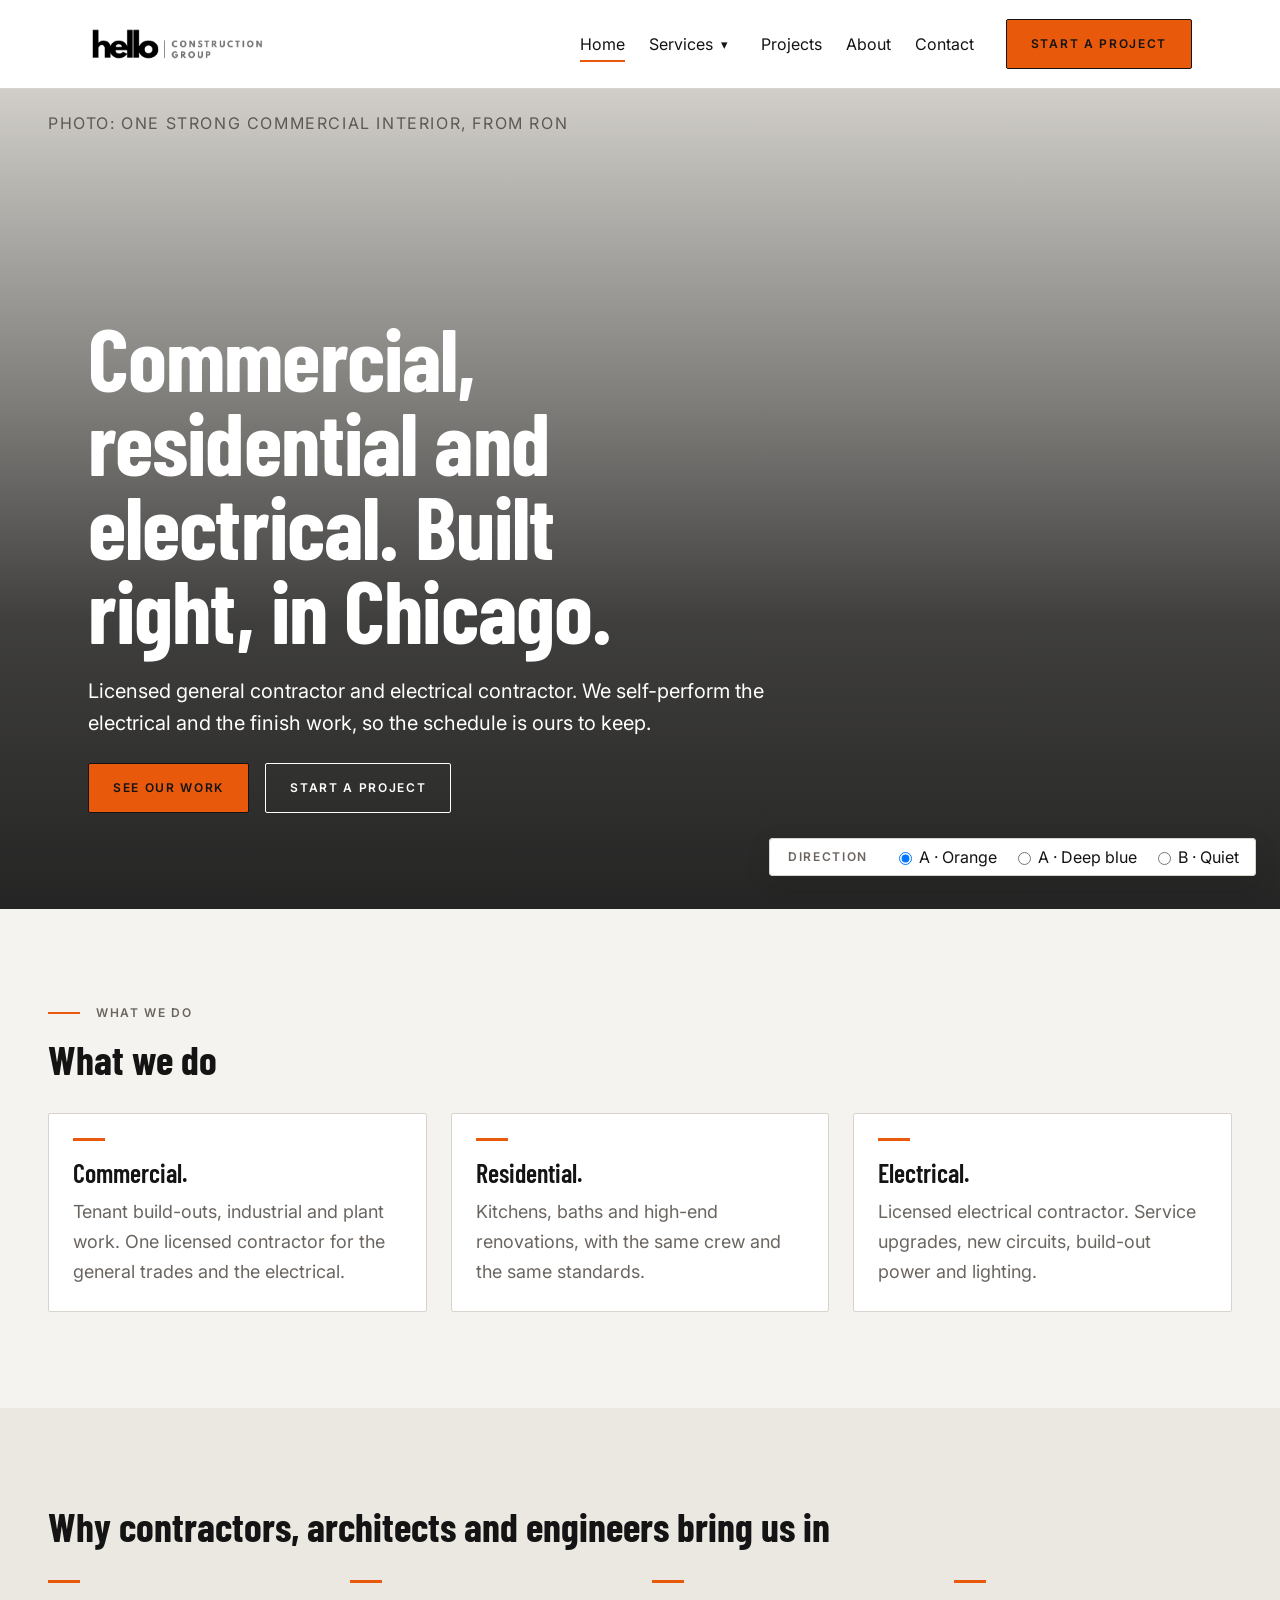
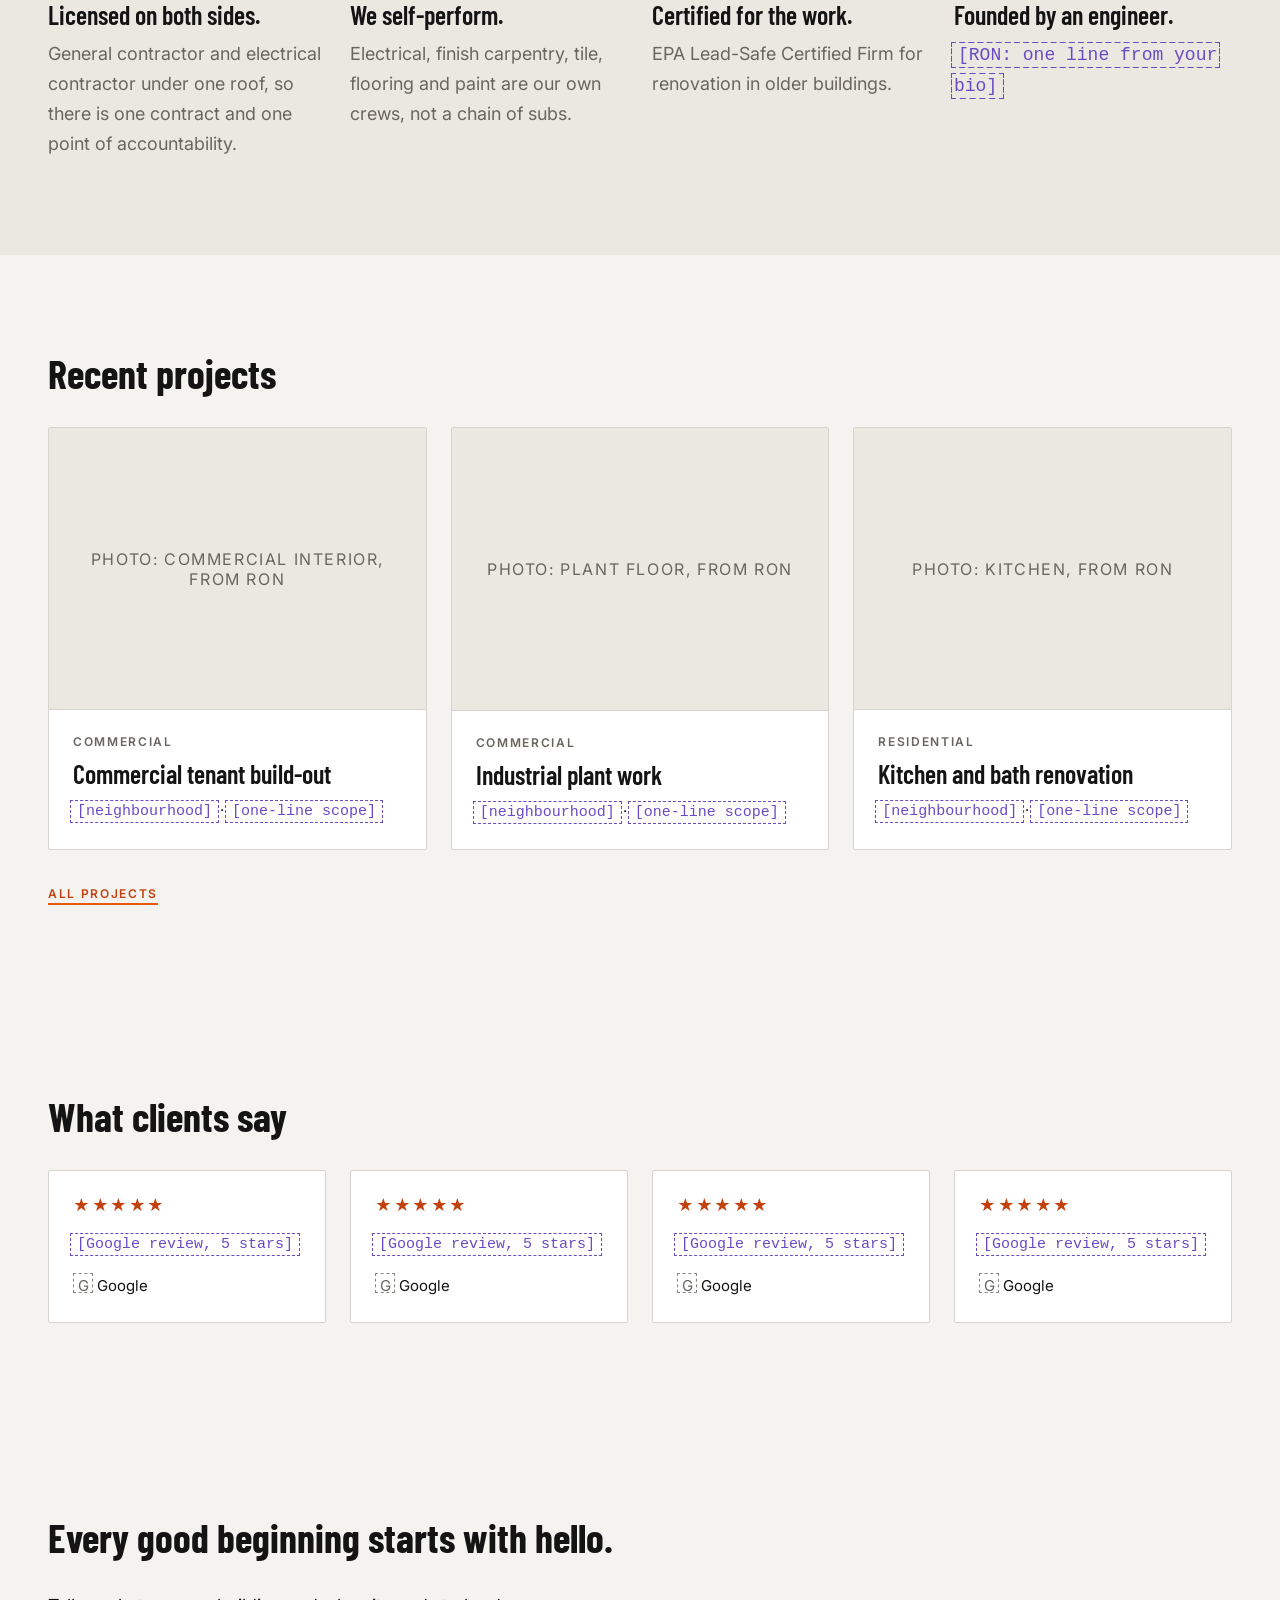
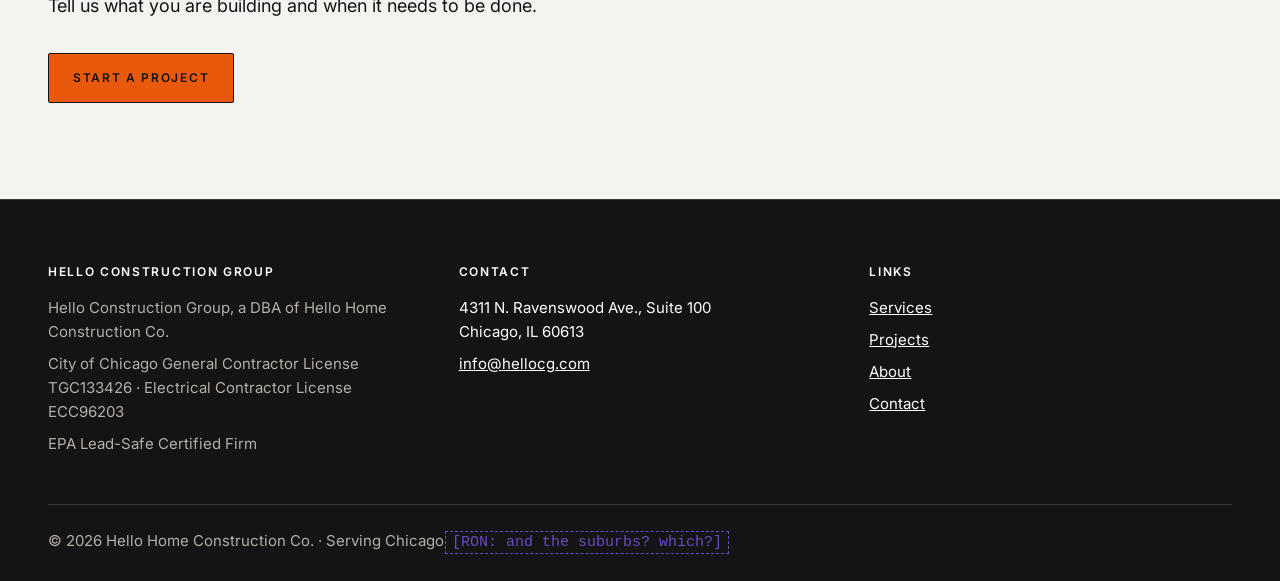
==== index.html @ e6dfbe0c "Design preview: nine pages, three directions, from the Claude Design package Co-Authored-By: Claude " ====
<!DOCTYPE html>
<html lang="en" data-theme="a-orange">
<head>
<meta charset="utf-8">
<meta name="viewport" content="width=device-width, initial-scale=1">
<title>Hello Construction Group | Commercial, Residential & Electrical Contractor, Chicago</title>
<meta name="description" content="Licensed Chicago general contractor and electrical contractor. Commercial tenant build-outs, industrial and plant work, high-end residential renovation. Hello Construction Group.">
<meta name="robots" content="noindex, nofollow">
<script>
  try {
    var t = localStorage.getItem('hellocg-theme');
    if (t) document.documentElement.setAttribute('data-theme', t);
  } catch (e) {}
</script>
<link rel="preconnect" href="https://fonts.googleapis.com">
<link rel="stylesheet" href="https://fonts.googleapis.com/css2?family=Barlow+Condensed:wght@600;700&family=Inter:wght@400;600&family=Fraunces:opsz,wght@9..144,300&family=DM+Sans:wght@400;500&display=swap">
<link rel="stylesheet" href="styles/tokens.css">
<link rel="stylesheet" href="styles/site.css">
</head>
<body>
<header class="site-header">
  <div class="header-inner">
    <a class="logo" href="index.html"><img src="assets/hellocg-wordmark.png" alt="Hello Construction Group" width="982" height="172"></a>
    <button class="menu-toggle" type="button" aria-expanded="false" aria-controls="site-nav" aria-label="Menu"><span class="menu-bars" aria-hidden="true"><i></i><i></i><i></i></span></button>
    <nav id="site-nav" class="site-nav" aria-label="Main">
      <ul class="nav-list">
        <li><a href="index.html" aria-current="page">Home</a></li>
        <li class="has-sub">
          <a href="services.html">Services</a><button class="sub-toggle" type="button" aria-expanded="false" aria-controls="sub-services" aria-label="Services menu"><span aria-hidden="true">▾</span></button>
          <ul id="sub-services" class="sub-list">
            <li><a href="commercial.html">Commercial</a></li>
            <li><a href="residential.html">Residential</a></li>
            <li><a href="electrical.html">Electrical</a></li>
          </ul>
        </li>
        <li><a href="projects.html">Projects</a></li>
        <li><a href="about.html">About</a></li>
        <li><a href="contact.html">Contact</a></li>
      </ul>
      <a class="btn btn-primary nav-cta" href="contact.html"><span class="t-label">Start a project</span></a>
    </nav>
  </div>
</header>
<main id="main">
<section class="hero">
  <figure class="hero-media"><div class="photo photo-hero"><span class="photo-label">PHOTO: one strong commercial interior, from Ron</span></div></figure>
  <div class="hero-copy">
    <h1 class="t-display">Commercial, residential and electrical. Built right, in Chicago.</h1>
    <p class="t-lead">Licensed general contractor and electrical contractor. We self-perform the electrical and the finish work, so the schedule is ours to keep.</p>
    <div class="hero-actions"><a class="btn btn-primary " href="projects.html"><span class="t-label">See our work</span></a><a class="btn btn-secondary btn-on-photo" href="contact.html"><span class="t-label">Start a project</span></a></div>
  </div>
</section>

<section class="section">
  <div class="container">
    <p class="t-label eyebrow"><span class="eyebrow-rule" aria-hidden="true"></span>What we do</p>
    <h2 class="t-h2">What we do</h2>
    <div class="grid-3 service-grid"><a class="service-card" href="commercial.html"><span class="tick" aria-hidden="true"></span><h3 class="t-h3">Commercial.</h3><p class="t-body muted">Tenant build-outs, industrial and plant work. One licensed contractor for the general trades and the electrical.</p></a><a class="service-card" href="residential.html"><span class="tick" aria-hidden="true"></span><h3 class="t-h3">Residential.</h3><p class="t-body muted">Kitchens, baths and high-end renovations, with the same crew and the same standards.</p></a><a class="service-card" href="electrical.html"><span class="tick" aria-hidden="true"></span><h3 class="t-h3">Electrical.</h3><p class="t-body muted">Licensed electrical contractor. Service upgrades, new circuits, build-out power and lighting.</p></a></div>
  </div>
</section>

<section class="section band">
  <div class="container">
    <h2 class="t-h2 narrow">Why contractors, architects and engineers bring us in</h2>
    <div class="grid-4 why-grid">
      <div class="why-item"><span class="tick" aria-hidden="true"></span><h3 class="t-h3">Licensed on both sides.</h3><p class="t-body muted">General contractor and electrical contractor under one roof, so there is one contract and one point of accountability.</p></div>
      <div class="why-item"><span class="tick" aria-hidden="true"></span><h3 class="t-h3">We self-perform.</h3><p class="t-body muted">Electrical, finish carpentry, tile, flooring and paint are our own crews, not a chain of subs.</p></div>
      <div class="why-item"><span class="tick" aria-hidden="true"></span><h3 class="t-h3">Certified for the work.</h3><p class="t-body muted">EPA Lead-Safe Certified Firm for renovation in older buildings.</p></div>
      <div class="why-item"><span class="tick" aria-hidden="true"></span><h3 class="t-h3">Founded by an engineer.</h3><p class="t-body muted"><span class="gap">[RON: one line from your bio]</span></p></div>
    </div>
  </div>
</section>

<section class="section">
  <div class="container">
    <h2 class="t-h2">Recent projects</h2>
    <div class="grid-3 project-grid">
      <a class="project-card" href="project.html">
  <div class="photo "><span class="photo-label">PHOTO: commercial interior, from Ron</span></div>
  <div class="project-card-body">
    <p class="t-label muted">Commercial</p>
    <h3 class="t-h3">Commercial tenant build-out</h3>
    <p class="t-small"><span class="gap">[neighbourhood]</span> · <span class="gap">[one-line scope]</span></p>
  </div>
</a><a class="project-card" href="project.html">
  <div class="photo "><span class="photo-label">PHOTO: plant floor, from Ron</span></div>
  <div class="project-card-body">
    <p class="t-label muted">Commercial</p>
    <h3 class="t-h3">Industrial plant work</h3>
    <p class="t-small"><span class="gap">[neighbourhood]</span> · <span class="gap">[one-line scope]</span></p>
  </div>
</a><a class="project-card" href="project.html">
  <div class="photo "><span class="photo-label">PHOTO: kitchen, from Ron</span></div>
  <div class="project-card-body">
    <p class="t-label muted">Residential</p>
    <h3 class="t-h3">Kitchen and bath renovation</h3>
    <p class="t-small"><span class="gap">[neighbourhood]</span> · <span class="gap">[one-line scope]</span></p>
  </div>
</a>
    </div>
    <p class="section-link"><a class="t-label link-accent" href="projects.html">All projects</a></p>
  </div>
</section>

<section class="section reviews">
  <div class="container">
    <h2 class="t-h2">What clients say</h2>
    <div class="grid-4 review-grid">
      <div class="review-card"><p class="stars" aria-label="Five stars">★★★★★</p><p class="t-small"><span class="gap">[Google review, 5 stars]</span></p><p class="t-small google-mark"><span class="mark-placeholder" aria-hidden="true">G</span> Google</p></div><div class="review-card"><p class="stars" aria-label="Five stars">★★★★★</p><p class="t-small"><span class="gap">[Google review, 5 stars]</span></p><p class="t-small google-mark"><span class="mark-placeholder" aria-hidden="true">G</span> Google</p></div><div class="review-card"><p class="stars" aria-label="Five stars">★★★★★</p><p class="t-small"><span class="gap">[Google review, 5 stars]</span></p><p class="t-small google-mark"><span class="mark-placeholder" aria-hidden="true">G</span> Google</p></div><div class="review-card"><p class="stars" aria-label="Five stars">★★★★★</p><p class="t-small"><span class="gap">[Google review, 5 stars]</span></p><p class="t-small google-mark"><span class="mark-placeholder" aria-hidden="true">G</span> Google</p></div>
    </div>
  </div>
</section>

<section class="section closing">
  <div class="container">
    <h2 class="t-h2 narrow">Every good beginning starts with hello.</h2>
    <p class="t-body narrow">Tell us what you are building and when it needs to be done.</p>
    <p class="section-link"><a class="btn btn-primary " href="contact.html"><span class="t-label">Start a project</span></a></p>
  </div>
</section>
</main>
<footer class="site-footer">
  <div class="container footer-grid">
    <div class="footer-col">
      <p class="t-label footer-heading">Hello Construction Group</p>
      <p class="t-small footer-muted">Hello Construction Group, a DBA of Hello Home Construction Co.</p>
      <p class="t-small footer-muted">City of Chicago General Contractor License TGC133426 · Electrical Contractor License ECC96203</p>
      <p class="t-small footer-muted">EPA Lead-Safe Certified Firm</p>
    </div>
    <div class="footer-col">
      <p class="t-label footer-heading">Contact</p>
      <p class="t-small">4311 N. Ravenswood Ave., Suite 100<br>Chicago, IL 60613</p>
      <p class="t-small"><a href="mailto:info@hellocg.com">info@hellocg.com</a></p>
    </div>
    <div class="footer-col">
      <p class="t-label footer-heading">Links</p>
      <ul class="footer-links t-small">
        <li><a href="services.html">Services</a></li>
        <li><a href="projects.html">Projects</a></li>
        <li><a href="about.html">About</a></li>
        <li><a href="contact.html">Contact</a></li>
      </ul>
    </div>
  </div>
  <div class="container footer-bottom">
    <p class="t-small footer-muted">© 2026 Hello Home Construction Co. · Serving Chicago <span class="gap">[RON: and the suburbs? which?]</span></p>
  </div>
</footer>
<!-- Review scaffolding: delete before launch -->
<fieldset class="theme-control" aria-label="Design direction">
  <legend class="t-label">Direction</legend>
  <label><input type="radio" name="theme" value="a-orange" id="theme-a-orange"> A · Orange</label>
  <label><input type="radio" name="theme" value="a-blue" id="theme-a-blue"> A · Deep blue</label>
  <label><input type="radio" name="theme" value="b" id="theme-b"> B · Quiet</label>
</fieldset>
<script src="scripts/theme.js"></script>
<script src="scripts/nav.js"></script>
</body>
</html>
---- styles/tokens.css ----
/* ============================================================
   Hello Construction Group — design tokens
   Generated from the design system. Do not hand-edit values here;
   change them in the system and regenerate, or the sheet and the
   build will drift apart.

   THREE THEMES, set with data-theme on <html>:
     (none) / a-orange  Direction A, Site and steel, orange accent
     a-blue             Direction A, deep blue accent  (accent keys only)
     b                  Direction B, Quiet and architectural

   MOBILE FIRST. Every value below the media queries is the phone
   value. Breakpoints, from the brief:
     base            750px and below   one column, hamburger nav
     min-width 751   tablet and up     desktop type, desktop section padding
     min-width 1001  desktop           12-column grids, full nav
   ============================================================ */

/* ---------- theme-independent ---------- */
:root {
  /* the nine spacing values. There is no tenth. */
  --space-1: 4px;
  --space-2: 8px;
  --space-3: 16px;
  --space-4: 24px;
  --space-5: 32px;
  --space-6: 48px;
  --space-7: 64px;
  --space-8: 96px;
  --space-9: 128px;

  --radius-none: 0;
  --radius-sm: 2px;
  --radius-md: 4px;                      /* the drop-down panel only */

  --columns: 12;
  --bp-tablet: 751px;
  --bp-desktop: 1001px;

  /* Direction A only: the hero scrim. Graded so white clears 3:1 at the
     headline and 4.5:1 at the sub. Do not simplify to two stops. */
  --hero-scrim: linear-gradient(to top, rgba(20,20,20,0.92) 0%, rgba(20,20,20,0.80) 35%, rgba(20,20,20,0.50) 62%, rgba(20,20,20,0.12) 100%);
}

/* ---------- Direction A, orange (the default) ---------- */
:root,
[data-theme="a-orange"] {
  --ground: #f5f3ef;
  --surface: #ffffff;
  --surface-sunken: #ebe8e2;
  --ink: #141414;
  --ink-muted: #6b6560;
  --ink-inverse: #ffffff;
  --rule: #d8d4cd;
  --border-input: #8a8580;
  --primary: #e8590c;
  --primary-hover: #ff6e1f;
  --primary-border: #141414;
  --on-primary: #141414;
  --on-primary-hover: #141414;
  --accent: #e8590c;
  --accent-ink: #c2410c;
  --focus: #141414;
  --focus-inverse: #ffffff;
  --error: #9a2313;
  --error-bg: #fbede9;
  --success: #2f6b3d;
  --disabled-bg: #ebe8e2;
  --disabled-ink: #8a8580;
  --footer-bg: #141414;
  --footer-ink: #ffffff;
  --footer-muted: #b5afa8;
  --footer-rule: #3a3a3a;

  --font-display: 'Barlow Condensed', 'Arial Narrow', sans-serif;
  --font-body: Inter, system-ui, sans-serif;
  --content: 1200px;
  --gutter: 24px;
  --page-margin: var(--space-4);          /* 24px, phone */
  --section-y: 48px;
  --header-h: 72px;
  --radius: 2px;
  --shadow-menu: 0 8px 24px rgba(20,20,20,0.14);
}

/* ---------- Direction A, deep blue ----------
   Same design. Only the accent moves — this is the whole diff. */
[data-theme="a-blue"] {
  --primary: #1f3a5f;
  --primary-hover: #16293f;
  --primary-border: #1f3a5f;
  --on-primary: #ffffff;
  --on-primary-hover: #ffffff;
  --accent: #1f3a5f;
  --accent-ink: #1f3a5f;
}

/* ---------- Direction B, quiet and architectural ---------- */
[data-theme="b"] {
  --ground: #ffffff;
  --surface: #ffffff;
  --surface-sunken: #f7f7f7;
  --ink: #111111;
  --ink-muted: #666666;
  --ink-inverse: #ffffff;
  --rule: #e6e6e6;
  --border-input: #8c8c8c;
  --primary: #111111;
  --primary-hover: #333333;
  --primary-border: #111111;
  --on-primary: #ffffff;
  --on-primary-hover: #ffffff;
  --accent: #111111;
  --accent-ink: #111111;
  --focus: #111111;
  --focus-inverse: #111111;
  --error: #a4110a;
  --error-bg: #fdf0ef;
  --success: #1e6b3a;
  --disabled-bg: #f2f2f2;
  --disabled-ink: #8c8c8c;
  --footer-bg: #ffffff;
  --footer-ink: #111111;
  --footer-muted: #666666;
  --footer-rule: #e6e6e6;

  --font-display: Fraunces, Georgia, 'Times New Roman', serif;
  --font-body: 'DM Sans', system-ui, sans-serif;
  --content: 1120px;
  --gutter: 32px;
  --page-margin: var(--space-4);          /* 24px, phone */
  --section-y: 64px;
  --header-h: 72px;
  --radius: 0;
  --shadow-menu: 0 8px 24px rgba(17,17,17,0.08);
}

/* ---------- type: phone base ---------- */
:root .t-display { font-family: var(--font-display); font-size: 46px; line-height: 46px; font-weight: 700; letter-spacing: -0.01em; }
:root .t-h1 { font-family: var(--font-display); font-size: 38px; line-height: 40px; font-weight: 700; letter-spacing: -0.01em; }
:root .t-h2 { font-family: var(--font-display); font-size: 28px; line-height: 32px; font-weight: 700; }
:root .t-h3 { font-family: var(--font-display); font-size: 22px; line-height: 28px; font-weight: 600; }
:root .t-lead { font-family: var(--font-body); font-size: 20px; line-height: 32px; font-weight: 400; }
:root .t-body { font-family: var(--font-body); font-size: 18px; line-height: 30px; font-weight: 400; }
:root .t-small { font-family: var(--font-body); font-size: 15px; line-height: 24px; font-weight: 400; }
:root .t-label { font-family: var(--font-body); font-size: 12px; line-height: 16px; font-weight: 600; letter-spacing: 0.14em; text-transform: uppercase; }

html[data-theme="b"] .t-display { font-family: var(--font-display); font-size: 40px; line-height: 46px; font-weight: 300; letter-spacing: -0.015em; }
html[data-theme="b"] .t-h1 { font-family: var(--font-display); font-size: 34px; line-height: 42px; font-weight: 300; letter-spacing: -0.015em; }
html[data-theme="b"] .t-h2 { font-family: var(--font-display); font-size: 26px; line-height: 34px; font-weight: 300; }
html[data-theme="b"] .t-h3 { font-family: var(--font-body); font-size: 19px; line-height: 26px; font-weight: 500; }
html[data-theme="b"] .t-lead { font-family: var(--font-body); font-size: 20px; line-height: 34px; font-weight: 400; }
html[data-theme="b"] .t-body { font-family: var(--font-body); font-size: 17px; line-height: 30px; font-weight: 400; }
html[data-theme="b"] .t-small { font-family: var(--font-body); font-size: 15px; line-height: 24px; font-weight: 400; }
html[data-theme="b"] .t-label { font-family: var(--font-body); font-size: 12px; line-height: 16px; font-weight: 500; letter-spacing: 0.12em; text-transform: uppercase; }

/* ---------- 751px and up: desktop type and section padding ---------- */
@media (min-width: 751px) {
  :root .t-display { font-size: 88px; line-height: 84px; }
  :root .t-h1 { font-size: 64px; line-height: 64px; }
  :root .t-h2 { font-size: 40px; line-height: 44px; }
  :root .t-h3 { font-size: 26px; line-height: 32px; }

  html[data-theme="b"] .t-display { font-size: 76px; line-height: 80px; }
  html[data-theme="b"] .t-h1 { font-size: 56px; line-height: 64px; }
  html[data-theme="b"] .t-h2 { font-size: 34px; line-height: 44px; }
  html[data-theme="b"] .t-h3 { font-size: 20px; line-height: 28px; }

  :root,
  [data-theme="a-orange"],
  [data-theme="a-blue"] {
    --page-margin: var(--space-6);        /* 48px */
    --section-y: var(--space-8);          /* 96px */
  }
  [data-theme="b"] {
    --page-margin: var(--space-8);        /* 96px */
    --section-y: var(--space-9);          /* 128px */
  }
}

/* ---------- 1001px and up: full nav height ---------- */
@media (min-width: 1001px) {
  :root,
  [data-theme="a-orange"],
  [data-theme="a-blue"] { --header-h: 88px; }
  [data-theme="b"]      { --header-h: 96px; }
}

/* ---------- Direction B carries no Google reviews block ---------- */
[data-theme="b"] .reviews { display: none; }
---- styles/site.css ----
/* Hello Construction Group — site styles. All values come from tokens.css. */
*, *::before, *::after { box-sizing: border-box; }
html { -webkit-text-size-adjust: 100%; }
body { margin: 0; background: var(--ground); color: var(--ink); font-family: var(--font-body); }
img { max-width: 100%; height: auto; display: block; }
a { color: inherit; }
ul { margin: 0; padding: 0; list-style: none; }
p, h1, h2, h3, dl, dd, figure { margin: 0; }
h1, h2, h3 { text-wrap: balance; }
.muted { color: var(--ink-muted); }
.narrow { max-width: 38em; }

/* layout primitives */
.section { padding-block: var(--section-y); padding-inline: var(--page-margin); }
.section-tight { padding-block: var(--space-5); padding-inline: var(--page-margin); }
.container { max-width: var(--content); margin-inline: auto; }
.band { background: var(--surface-sunken); }
.stack-lg { display: grid; gap: var(--space-6); }
.grid-2, .grid-3, .grid-4 { display: grid; gap: var(--gutter); }
.section > .container > .t-h2, .section > .container > .t-h1 { margin-bottom: var(--space-5); }
.page-head .t-h1 { margin-bottom: var(--space-4); }
.section-link { margin-top: var(--space-5); }
.eyebrow { display: flex; align-items: center; gap: var(--space-3); color: var(--ink-muted); margin-bottom: var(--space-3); }
.eyebrow-rule { display: inline-block; width: var(--space-5); height: 2px; background: var(--accent); }
[data-theme="b"] .eyebrow-rule { background: var(--ink); }

/* focus */
a:focus-visible, button:focus-visible, input:focus-visible, select:focus-visible, textarea:focus-visible {
  outline: none; box-shadow: 0 0 0 2px var(--ground), 0 0 0 4px var(--focus);
}
.site-footer a:focus-visible { box-shadow: 0 0 0 2px var(--footer-bg), 0 0 0 4px var(--focus-inverse); }

/* buttons */
.btn { display: inline-flex; align-items: center; justify-content: center; gap: var(--space-2);
  padding: var(--space-3) var(--space-4); border-radius: var(--radius); text-decoration: none;
  border: 1px solid transparent; cursor: pointer; font: inherit; background: none; min-height: 48px; }
.btn-primary { background: var(--primary); border-color: var(--primary-border); color: var(--on-primary); }
.btn-primary:hover { background: var(--primary-hover); color: var(--on-primary-hover); }
.btn-secondary { background: transparent; border-color: var(--border-input); color: var(--ink); }
.btn-secondary:hover, .btn-secondary.is-active { border-color: var(--ink); background: var(--surface); }
.btn[disabled], .btn:disabled { background: var(--disabled-bg); border-color: var(--disabled-bg); color: var(--disabled-ink); cursor: not-allowed; }
.link-accent { color: var(--accent-ink); text-decoration: none; border-bottom: 2px solid var(--accent); padding-bottom: 2px; }
.link-accent:hover { color: var(--ink); border-color: var(--ink); }
[data-theme="b"] .link-accent { color: var(--ink); border-color: var(--ink); }

/* gaps for the client — delete this rule before launch */
.gap { font-family: ui-monospace, SFMono-Regular, Menlo, monospace; color: #6b4bc4; outline: 1px dashed #6b4bc4; outline-offset: 2px; padding-inline: var(--space-1); }

/* header */
.site-header { background: var(--surface); border-bottom: 1px solid var(--rule); position: relative; z-index: 10; }
.header-inner { max-width: var(--content); margin-inline: auto; padding-inline: var(--page-margin); min-height: var(--header-h);
  display: flex; align-items: center; justify-content: space-between; gap: var(--space-4); }
.logo img { width: 140px; }
.menu-toggle { display: inline-flex; align-items: center; justify-content: center; width: 48px; height: 48px; background: none; border: 1px solid transparent; border-radius: var(--radius); cursor: pointer; color: var(--ink); }
.menu-bars { display: grid; gap: 5px; width: 22px; }
.menu-bars i { display: block; height: 2px; background: currentColor; }
.site-nav { display: none; position: absolute; left: 0; right: 0; top: 100%; background: var(--surface); border-bottom: 1px solid var(--rule);
  padding: var(--space-3) var(--page-margin) var(--space-4); box-shadow: var(--shadow-menu); }
.site-nav.is-open { display: block; }
.nav-list { display: grid; }
.nav-list > li { border-bottom: 1px solid var(--rule); }
.nav-list a { display: block; padding: var(--space-3) 0; text-decoration: none; font-family: var(--font-body); }
.nav-list a[aria-current="page"] { box-shadow: inset 0 -2px 0 var(--accent); }
.has-sub { display: grid; grid-template-columns: 1fr auto; align-items: center; }
.sub-toggle { background: none; border: 0; width: 48px; height: 48px; color: var(--ink); cursor: pointer; border-radius: var(--radius); }
.sub-list { grid-column: 1 / -1; display: none; padding-left: var(--space-3); border-left: 2px solid var(--accent); margin-bottom: var(--space-3); }
.sub-list.is-open { display: block; }
.sub-list a { color: var(--ink-muted); padding: var(--space-2) var(--space-3); }
.sub-list a[aria-current="page"] { color: var(--ink); box-shadow: none; }
.nav-cta { width: 100%; margin-top: var(--space-4); }

/* hero: base is stacked in every theme */
.hero { display: grid; }
.hero-media { display: block; }
.photo { background: var(--surface-sunken); border: 1px solid var(--rule); display: grid; place-items: center; aspect-ratio: 4 / 3; width: 100%; }
.photo-hero { aspect-ratio: 16 / 10; }
.photo-portrait { aspect-ratio: 3 / 4; }
.photo-label { font-family: var(--font-body); text-transform: uppercase; letter-spacing: 0.1em; color: var(--ink-muted); padding: var(--space-3); text-align: center; }
.hero-copy { padding: var(--space-6) var(--page-margin); display: grid; gap: var(--space-4); }
.hero-actions { display: grid; gap: var(--space-3); }

/* cards */
.tick { display: block; width: 32px; height: 3px; background: var(--accent); margin-bottom: var(--space-3); }
.service-card { display: block; text-decoration: none; background: var(--surface); border: 1px solid var(--rule); border-radius: var(--radius); padding: var(--space-4); }
.service-card .t-h3 { margin-bottom: var(--space-2); }
.service-card:hover { border-color: var(--ink); }
[data-theme="b"] .service-card { background: transparent; border: 0; padding: var(--space-5); }
[data-theme="b"] .tick { width: 24px; height: 1px; background: var(--ink); }
.why-item .t-h3 { margin-bottom: var(--space-2); }
.service-block .t-h2 { margin-bottom: var(--space-2); }
.service-block p + p { margin-top: var(--space-3); }

.project-card { display: block; text-decoration: none; background: var(--surface); border: 1px solid var(--rule); border-radius: var(--radius); overflow: hidden; }
.project-card .photo { border: 0; border-bottom: 1px solid var(--rule); }
.project-card-body { padding: var(--space-4); display: grid; gap: var(--space-2); }
.project-card:hover { border-color: var(--ink); }
[data-theme="b"] .project-card { background: transparent; border: 0; border-radius: 0; }
[data-theme="b"] .project-card .photo { border: 1px solid var(--rule); }
[data-theme="b"] .project-card-body { padding: var(--space-3) 0 0; }

.facts-row { display: grid; grid-template-columns: repeat(2, 1fr); gap: var(--space-4); background: var(--surface-sunken); border: 1px solid var(--rule); padding: var(--space-4); }
.facts-row dt { margin-bottom: var(--space-1); }
[data-theme="b"] .facts-row { background: transparent; border: 0; border-top: 1px solid var(--rule); border-bottom: 1px solid var(--rule); padding-inline: 0; }

.photo-grid figure { display: grid; gap: var(--space-2); }
.photo-note { margin-top: var(--space-3); }
.gallery { margin-top: var(--space-6); }
.project-nav { display: flex; flex-wrap: wrap; gap: var(--space-4); margin-top: var(--space-6); }
.filter-row { display: flex; flex-wrap: wrap; gap: var(--space-2); margin-top: var(--space-4); }
.list { padding-left: 1.2em; list-style: disc; }
.list li + li { margin-top: var(--space-2); }
.bio-grid > div > .t-h2 { margin-bottom: var(--space-3); }

/* reviews (Direction A only; tokens.css hides in B) */
.review-card { background: var(--surface); border: 1px solid var(--rule); border-radius: var(--radius); padding: var(--space-4); display: grid; gap: var(--space-3); }
.stars { color: var(--accent-ink); letter-spacing: 0.1em; }
.mark-placeholder { display: inline-grid; place-items: center; width: 20px; height: 20px; border: 1px dashed var(--border-input); color: var(--ink-muted); }

/* form */
.grid-contact { display: grid; gap: var(--space-6); }
.contact-form { display: grid; gap: var(--space-4); }
.field { display: grid; gap: var(--space-2); }
.field input, .field select, .field textarea { width: 100%; padding: var(--space-3); background: var(--surface); border: 1px solid var(--border-input); border-radius: var(--radius); color: var(--ink); font: inherit; font-family: var(--font-body); }
.field input:focus, .field select:focus, .field textarea:focus { border-color: var(--ink); }
.field.has-error input { background: var(--error-bg); border-color: var(--error); }
.field-error { color: var(--error); }
.success-word { color: var(--success); }
.contact-side { display: grid; gap: var(--space-3); align-content: start; }

/* footer */
.site-footer { background: var(--footer-bg); color: var(--footer-ink); padding-block: var(--space-7) var(--space-5); padding-inline: var(--page-margin); border-top: 1px solid var(--footer-rule); }
.footer-grid { display: grid; gap: var(--space-6); }
.footer-col { display: grid; gap: var(--space-2); align-content: start; }
.footer-heading { margin-bottom: var(--space-2); }
.footer-muted { color: var(--footer-muted); }
.footer-links { display: grid; gap: var(--space-2); }
.site-footer a { color: var(--footer-ink); }
.footer-bottom { margin-top: var(--space-6); padding-top: var(--space-4); border-top: 1px solid var(--footer-rule); }

/* review scaffolding: theme control. Delete before launch. */
.theme-control { position: fixed; bottom: 0; left: 0; right: 0; z-index: 20; margin: 0; display: flex; flex-wrap: wrap; align-items: center; gap: var(--space-3);
  padding: var(--space-2) var(--space-3); background: var(--surface); border: 1px solid var(--rule); border-radius: 0; box-shadow: var(--shadow-menu); color: var(--ink); }
.theme-control legend { float: left; margin-right: var(--space-2); color: var(--ink-muted); }
.theme-control label { display: inline-flex; align-items: center; gap: var(--space-1); font-family: var(--font-body); cursor: pointer; }
body { padding-bottom: var(--space-7); }

@media (prefers-reduced-motion: no-preference) { .btn, .service-card, .project-card { transition: background-color 120ms, border-color 120ms, color 120ms; } }

/* ---------- 751px and up ---------- */
@media (min-width: 751px) {
  .grid-2 { grid-template-columns: repeat(2, 1fr); }
  .grid-3 { grid-template-columns: repeat(2, 1fr); }
  .grid-4 { grid-template-columns: repeat(2, 1fr); }
  .facts-row { grid-template-columns: repeat(3, 1fr); }
  .hero-actions { display: flex; gap: var(--space-3); }
  .grid-contact { grid-template-columns: 2fr 1fr; }
  .footer-grid { grid-template-columns: repeat(3, 1fr); }
  .theme-control { left: auto; bottom: var(--space-4); right: var(--space-4); border-radius: var(--radius-md); }
  body { padding-bottom: 0; }

  /* Direction A: media fills the hero, scrim over it, copy bottom-aligned */
  :root:not([data-theme="b"]) .hero { position: relative; min-height: 820px; grid-template-columns: 1fr; }
  :root:not([data-theme="b"]) .hero-media { position: absolute; inset: 0; }
  :root:not([data-theme="b"]) .hero-media .photo { position: absolute; inset: 0; aspect-ratio: auto; height: 100%; border: 0; place-items: start; }
  :root:not([data-theme="b"]) .hero-media .photo-label { padding: var(--space-4) var(--page-margin); }
  :root:not([data-theme="b"]) .hero-media::after { content: ""; position: absolute; inset: 0; background: var(--hero-scrim); pointer-events: none; }
  :root:not([data-theme="b"]) .hero-copy { position: relative; z-index: 1; align-self: end; color: var(--ink-inverse); max-width: var(--content); width: 100%; margin-inline: auto; padding-block: var(--space-8); }
  :root:not([data-theme="b"]) .hero-copy .t-display { max-width: 18ch; }
  :root:not([data-theme="b"]) .hero-copy .t-lead { max-width: 34em; }
  :root:not([data-theme="b"]) .btn-on-photo { border-color: var(--ink-inverse); color: var(--ink-inverse); }
  :root:not([data-theme="b"]) .btn-on-photo:hover { background: var(--ink-inverse); color: var(--ink); }

  /* Direction B: never overlays */
  [data-theme="b"] .hero { padding-inline: var(--page-margin); padding-block: var(--section-y); max-width: calc(var(--content) + 2 * var(--page-margin)); margin-inline: auto; gap: var(--space-6); }
  [data-theme="b"] .hero-copy { padding: 0; }
}

/* ---------- 1001px and up ---------- */
@media (min-width: 1001px) {
  .logo img { width: 180px; }
  .menu-toggle { display: none; }
  .site-nav { display: flex; position: static; background: transparent; border: 0; padding: 0; box-shadow: none; align-items: center; gap: var(--space-5); }
  .nav-list { display: flex; align-items: center; gap: var(--space-4); }
  .nav-list > li { border: 0; }
  .nav-list a { padding: var(--space-2) 0; }
  .nav-list a[aria-current="page"] { box-shadow: inset 0 -2px 0 var(--accent); }
  .has-sub { position: relative; display: flex; align-items: center; }
  .sub-toggle { width: 24px; height: 24px; }
  .sub-list { display: none; position: absolute; top: 100%; left: 0; min-width: 200px; background: var(--surface); border: 1px solid var(--rule); border-radius: var(--radius-md); box-shadow: var(--shadow-menu); padding: var(--space-2); margin: 0; border-left: 1px solid var(--rule); }
  .has-sub:hover .sub-list, .has-sub:focus-within .sub-list, .sub-list.is-open { display: block; }
  .sub-list a { color: var(--ink); padding: var(--space-2) var(--space-3); border-radius: var(--radius); }
  .sub-list a:hover { background: var(--surface-sunken); }
  .nav-cta { width: auto; margin: 0; }
  .grid-3 { grid-template-columns: repeat(3, 1fr); }
  .grid-4 { grid-template-columns: repeat(4, 1fr); }
  .facts-row { grid-template-columns: repeat(5, 1fr); }
  .bio-grid { grid-template-columns: 3fr 2fr; }
  [data-theme="b"] .hero { grid-template-columns: 1fr 1fr; align-items: center; }
  [data-theme="b"] .hero-media { order: 2; }
}
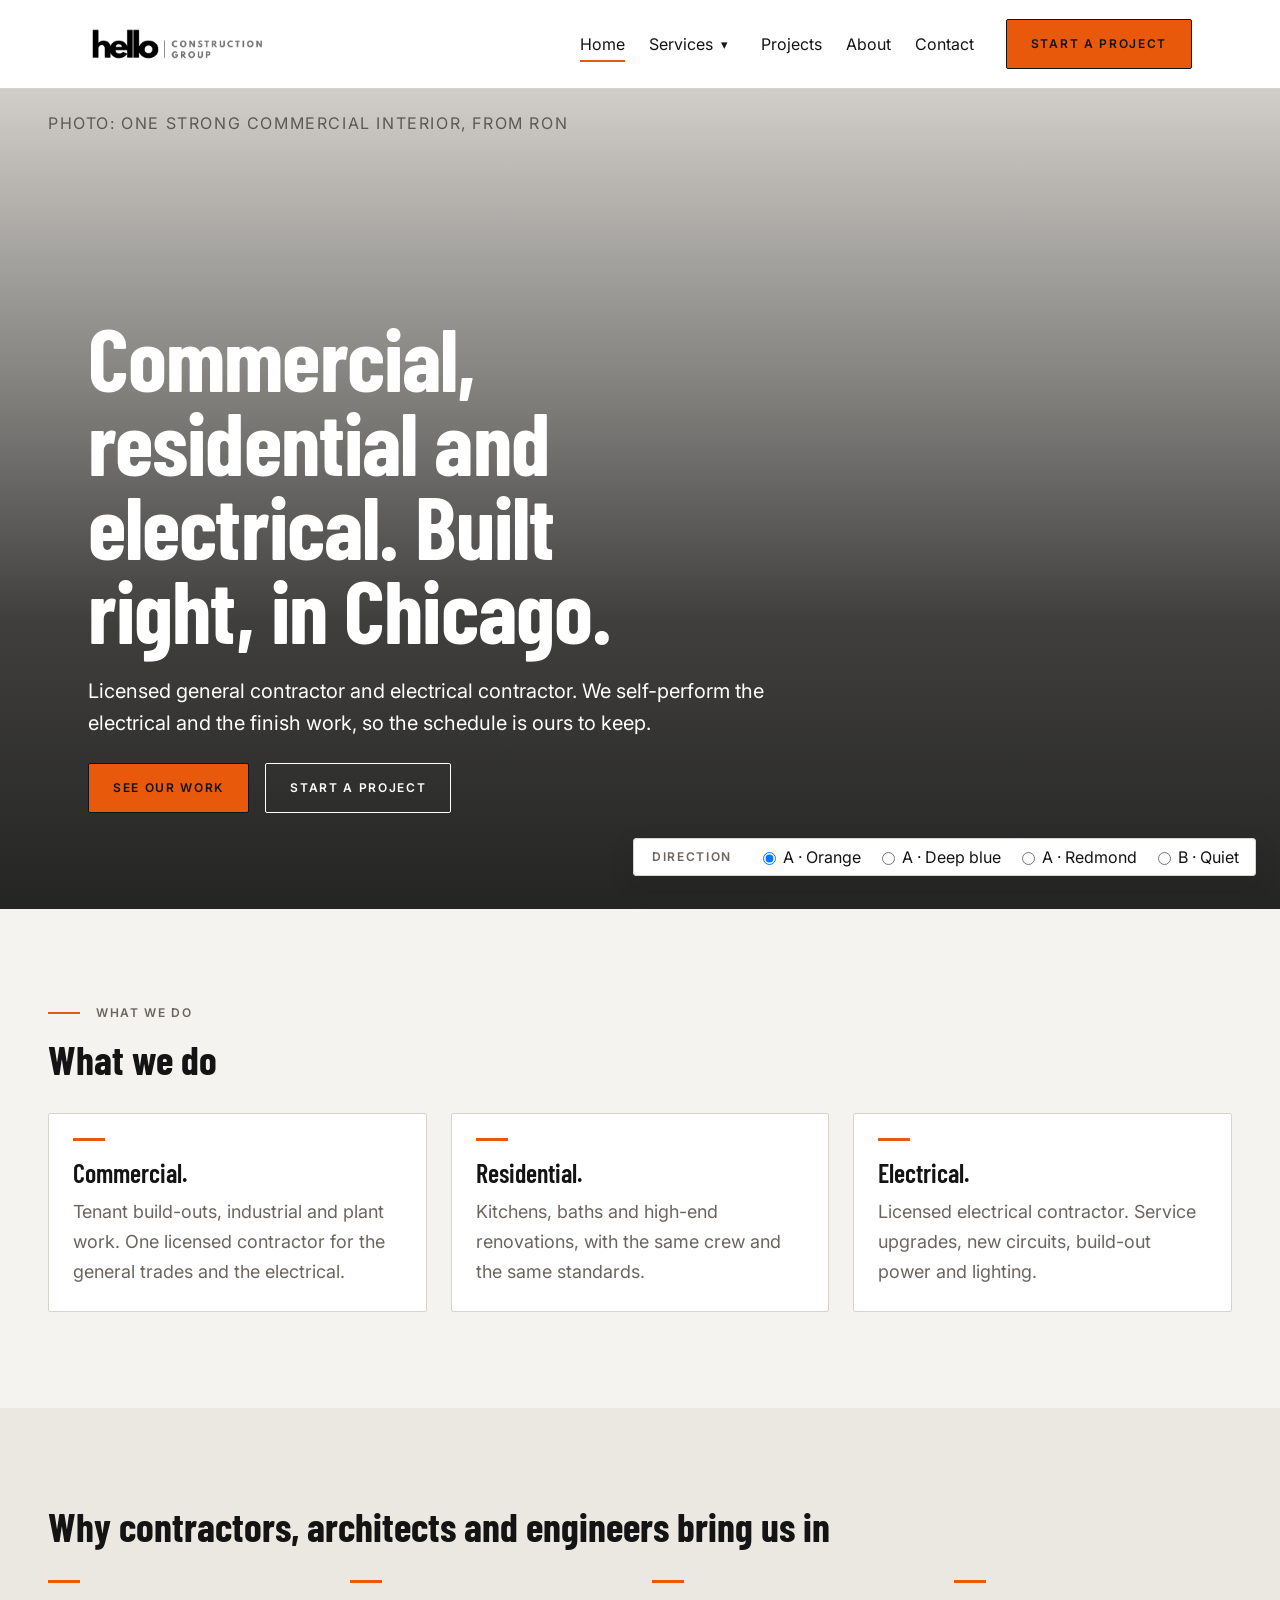
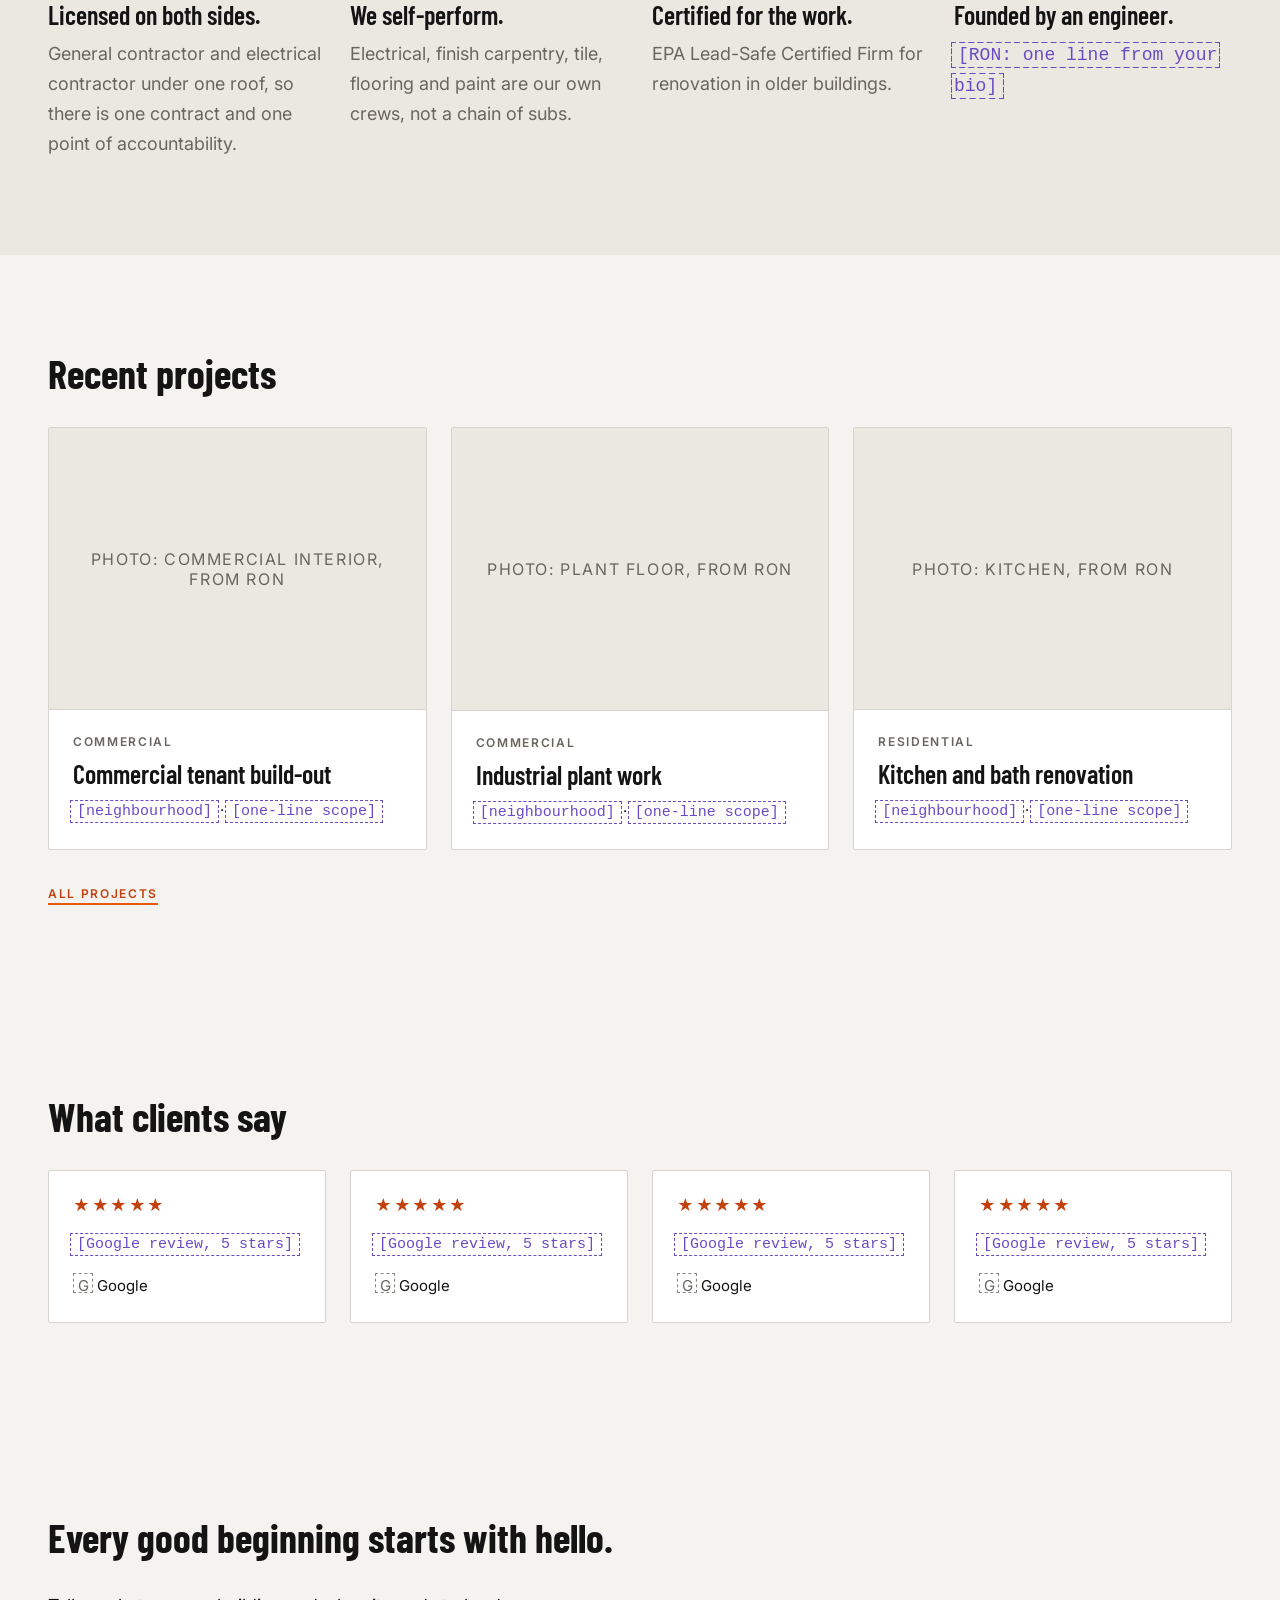
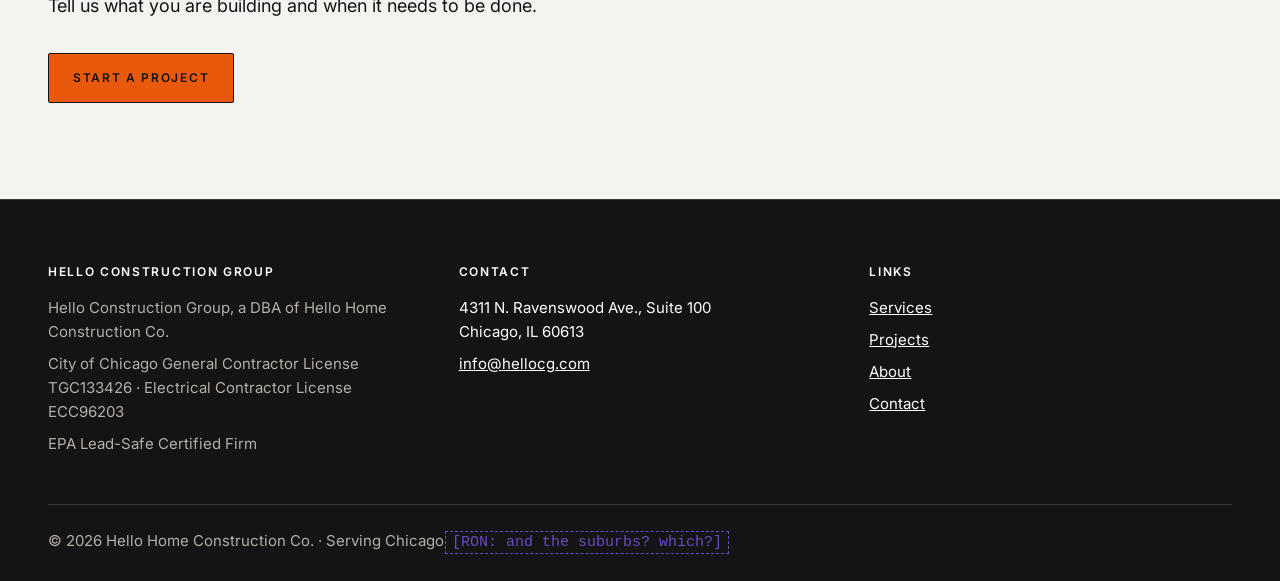
==== commit 7a1394af: "Add Direction A · Redmond: white ground, deep red accent, plain sans, headline below the hero Co-Aut" ====
--- a/index.html
+++ b/index.html
@@ -151,6 +151,7 @@
   <legend class="t-label">Direction</legend>
   <label><input type="radio" name="theme" value="a-orange" id="theme-a-orange"> A · Orange</label>
   <label><input type="radio" name="theme" value="a-blue" id="theme-a-blue"> A · Deep blue</label>
+  <label><input type="radio" name="theme" value="a-red" id="theme-a-red"> A · Redmond</label>
   <label><input type="radio" name="theme" value="b" id="theme-b"> B · Quiet</label>
 </fieldset>
 <script src="scripts/theme.js"></script>
--- a/styles/tokens.css
+++ b/styles/tokens.css
@@ -188,3 +188,58 @@
 
 /* ---------- Direction B carries no Google reviews block ---------- */
 [data-theme="b"] .reviews { display: none; }
+
+/* ---------- Direction A, Redmond (added 2026-09-27 after the client's reference sites) ----------
+   Direction A's structure with the restraint of redmondconstruction.com: white ground, dark grey
+   type, one deep red accent used sparingly, a plain modern sans, and the headline below the hero
+   photo rather than over it. Reviews block stays (Redmond carries one client quote). */
+[data-theme="a-red"] {
+  --ground: #ffffff;
+  --surface: #ffffff;
+  --surface-sunken: #f4f4f2;
+  --ink: #222222;
+  --ink-muted: #5f5f5f;
+  --ink-inverse: #ffffff;
+  --rule: #e2e2e0;
+  --border-input: #8a8a8a;
+  --primary: #9b1b1b;
+  --primary-hover: #7a1414;
+  --primary-border: #9b1b1b;
+  --on-primary: #ffffff;
+  --on-primary-hover: #ffffff;
+  --accent: #9b1b1b;
+  --accent-ink: #9b1b1b;
+  --focus: #222222;
+  --focus-inverse: #ffffff;
+  --error: #9a2313;
+  --error-bg: #fbede9;
+  --success: #2f6b3d;
+  --disabled-bg: #f0f0ee;
+  --disabled-ink: #8a8a8a;
+  --footer-bg: #222222;
+  --footer-ink: #ffffff;
+  --footer-muted: #b8b8b8;
+  --footer-rule: #3a3a3a;
+
+  --font-display: Inter, system-ui, sans-serif;
+  --font-body: Inter, system-ui, sans-serif;
+  --content: 1200px;
+  --gutter: 24px;
+  --page-margin: var(--space-4);
+  --section-y: 48px;
+  --header-h: 72px;
+  --radius: 2px;
+  --shadow-menu: 0 8px 24px rgba(34,34,34,0.12);
+}
+html[data-theme="a-red"] .t-display { font-family: var(--font-display); font-size: 36px; line-height: 42px; font-weight: 600; letter-spacing: -0.02em; }
+html[data-theme="a-red"] .t-h1 { font-family: var(--font-display); font-size: 32px; line-height: 38px; font-weight: 600; letter-spacing: -0.02em; }
+html[data-theme="a-red"] .t-h2 { font-family: var(--font-display); font-size: 26px; line-height: 32px; font-weight: 600; letter-spacing: -0.01em; }
+html[data-theme="a-red"] .t-h3 { font-family: var(--font-display); font-size: 19px; line-height: 26px; font-weight: 600; }
+@media (min-width: 751px) {
+  html[data-theme="a-red"] .t-display { font-size: 60px; line-height: 64px; }
+  html[data-theme="a-red"] .t-h1 { font-size: 48px; line-height: 52px; }
+  html[data-theme="a-red"] .t-h2 { font-size: 34px; line-height: 40px; }
+  html[data-theme="a-red"] .t-h3 { font-size: 20px; line-height: 28px; }
+  [data-theme="a-red"] { --page-margin: var(--space-6); --section-y: var(--space-8); }
+}
+@media (min-width: 1001px) { [data-theme="a-red"] { --header-h: 88px; } }
--- a/styles/site.css
+++ b/styles/site.css
@@ -159,16 +159,22 @@
   body { padding-bottom: 0; }
 
   /* Direction A: media fills the hero, scrim over it, copy bottom-aligned */
-  :root:not([data-theme="b"]) .hero { position: relative; min-height: 820px; grid-template-columns: 1fr; }
-  :root:not([data-theme="b"]) .hero-media { position: absolute; inset: 0; }
-  :root:not([data-theme="b"]) .hero-media .photo { position: absolute; inset: 0; aspect-ratio: auto; height: 100%; border: 0; place-items: start; }
-  :root:not([data-theme="b"]) .hero-media .photo-label { padding: var(--space-4) var(--page-margin); }
-  :root:not([data-theme="b"]) .hero-media::after { content: ""; position: absolute; inset: 0; background: var(--hero-scrim); pointer-events: none; }
-  :root:not([data-theme="b"]) .hero-copy { position: relative; z-index: 1; align-self: end; color: var(--ink-inverse); max-width: var(--content); width: 100%; margin-inline: auto; padding-block: var(--space-8); }
-  :root:not([data-theme="b"]) .hero-copy .t-display { max-width: 18ch; }
-  :root:not([data-theme="b"]) .hero-copy .t-lead { max-width: 34em; }
-  :root:not([data-theme="b"]) .btn-on-photo { border-color: var(--ink-inverse); color: var(--ink-inverse); }
-  :root:not([data-theme="b"]) .btn-on-photo:hover { background: var(--ink-inverse); color: var(--ink); }
+  :root:not([data-theme="b"]):not([data-theme="a-red"]) .hero { position: relative; min-height: 820px; grid-template-columns: 1fr; }
+  :root:not([data-theme="b"]):not([data-theme="a-red"]) .hero-media { position: absolute; inset: 0; }
+  :root:not([data-theme="b"]):not([data-theme="a-red"]) .hero-media .photo { position: absolute; inset: 0; aspect-ratio: auto; height: 100%; border: 0; place-items: start; }
+  :root:not([data-theme="b"]):not([data-theme="a-red"]) .hero-media .photo-label { padding: var(--space-4) var(--page-margin); }
+  :root:not([data-theme="b"]):not([data-theme="a-red"]) .hero-media::after { content: ""; position: absolute; inset: 0; background: var(--hero-scrim); pointer-events: none; }
+  :root:not([data-theme="b"]):not([data-theme="a-red"]) .hero-copy { position: relative; z-index: 1; align-self: end; color: var(--ink-inverse); max-width: var(--content); width: 100%; margin-inline: auto; padding-block: var(--space-8); }
+  :root:not([data-theme="b"]):not([data-theme="a-red"]) .hero-copy .t-display { max-width: 18ch; }
+  :root:not([data-theme="b"]):not([data-theme="a-red"]) .hero-copy .t-lead { max-width: 34em; }
+  :root:not([data-theme="b"]):not([data-theme="a-red"]) .btn-on-photo { border-color: var(--ink-inverse); color: var(--ink-inverse); }
+  :root:not([data-theme="b"]):not([data-theme="a-red"]) .btn-on-photo:hover { background: var(--ink-inverse); color: var(--ink); }
+
+  /* Direction A Redmond: photo first, headline below it, like the client's reference site */
+  [data-theme="a-red"] .hero-media .photo { aspect-ratio: 21 / 9; border-inline: 0; border-top: 0; }
+  [data-theme="a-red"] .hero-copy { max-width: var(--content); margin-inline: auto; padding-block: var(--space-7) var(--space-5); }
+  [data-theme="a-red"] .hero-copy .t-display { max-width: 18ch; }
+  [data-theme="a-red"] .hero-copy .t-lead { max-width: 34em; }
 
   /* Direction B: never overlays */
   [data-theme="b"] .hero { padding-inline: var(--page-margin); padding-block: var(--section-y); max-width: calc(var(--content) + 2 * var(--page-margin)); margin-inline: auto; gap: var(--space-6); }
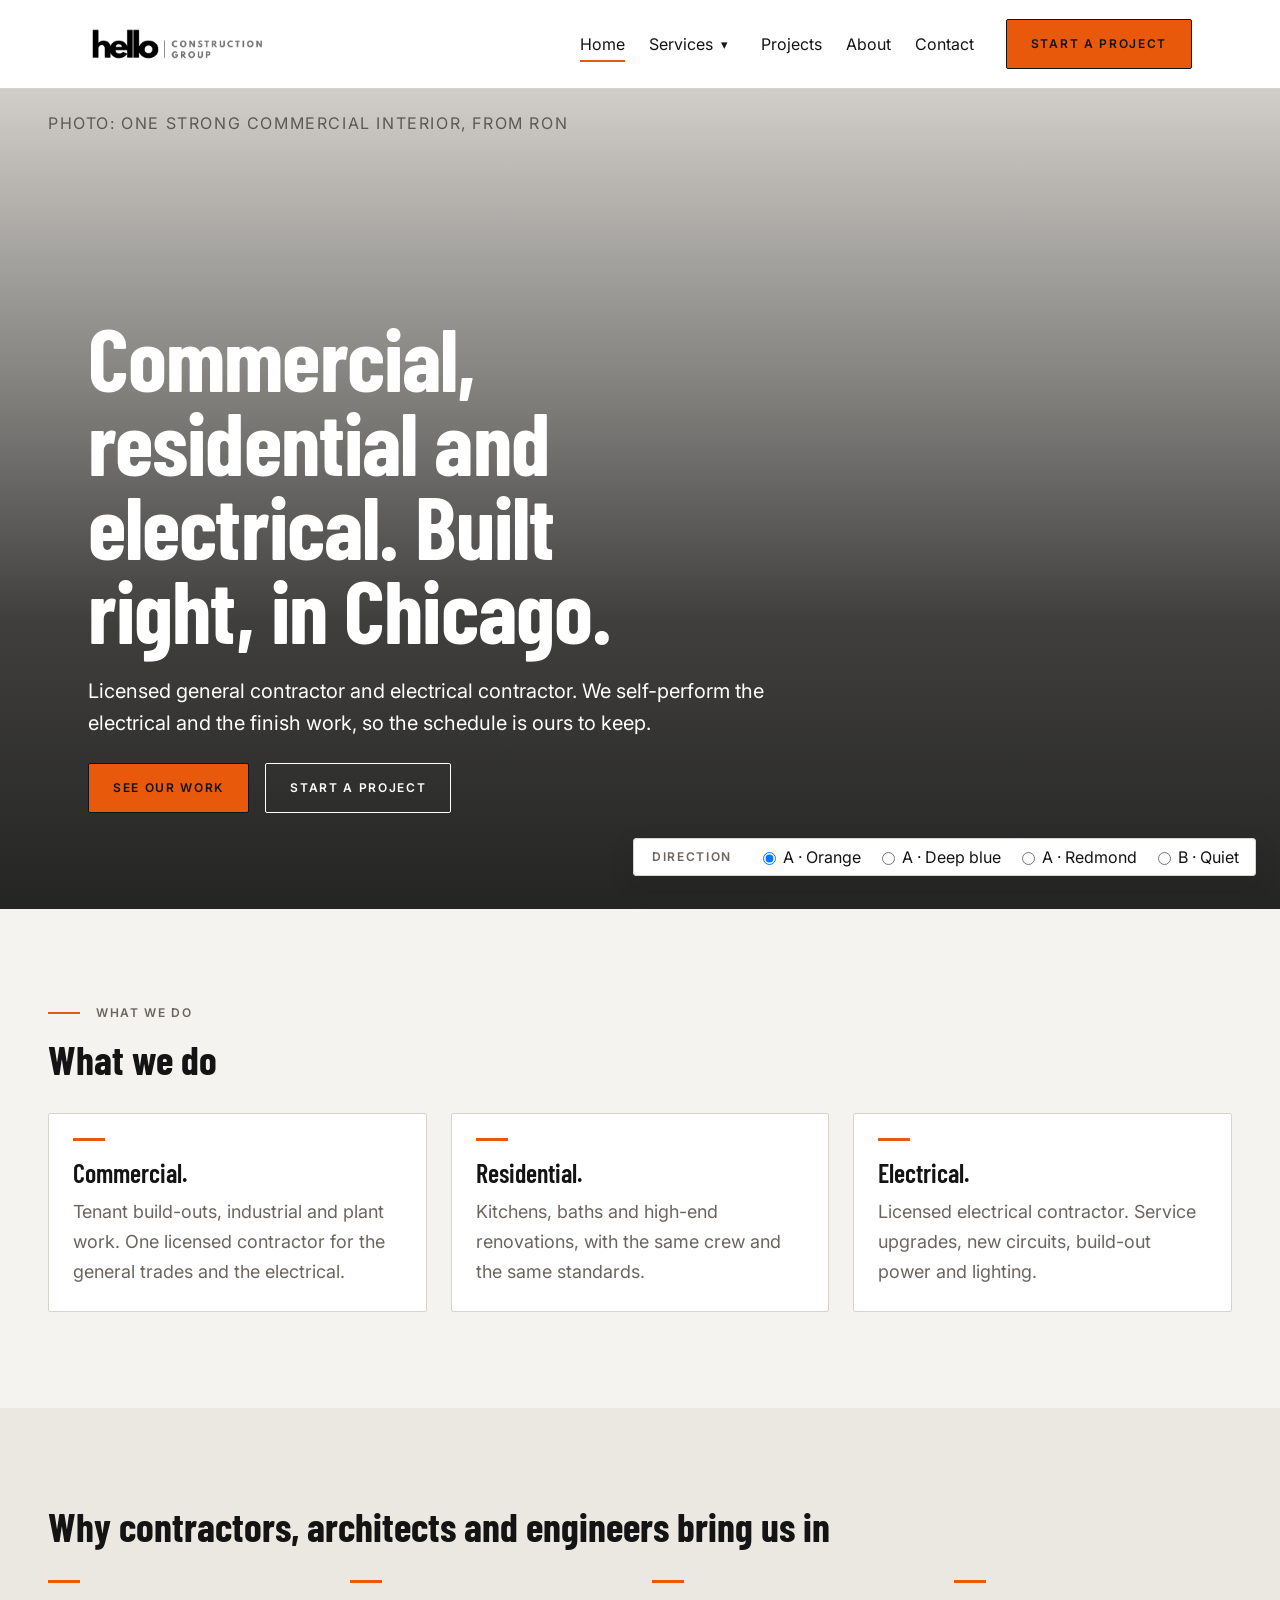
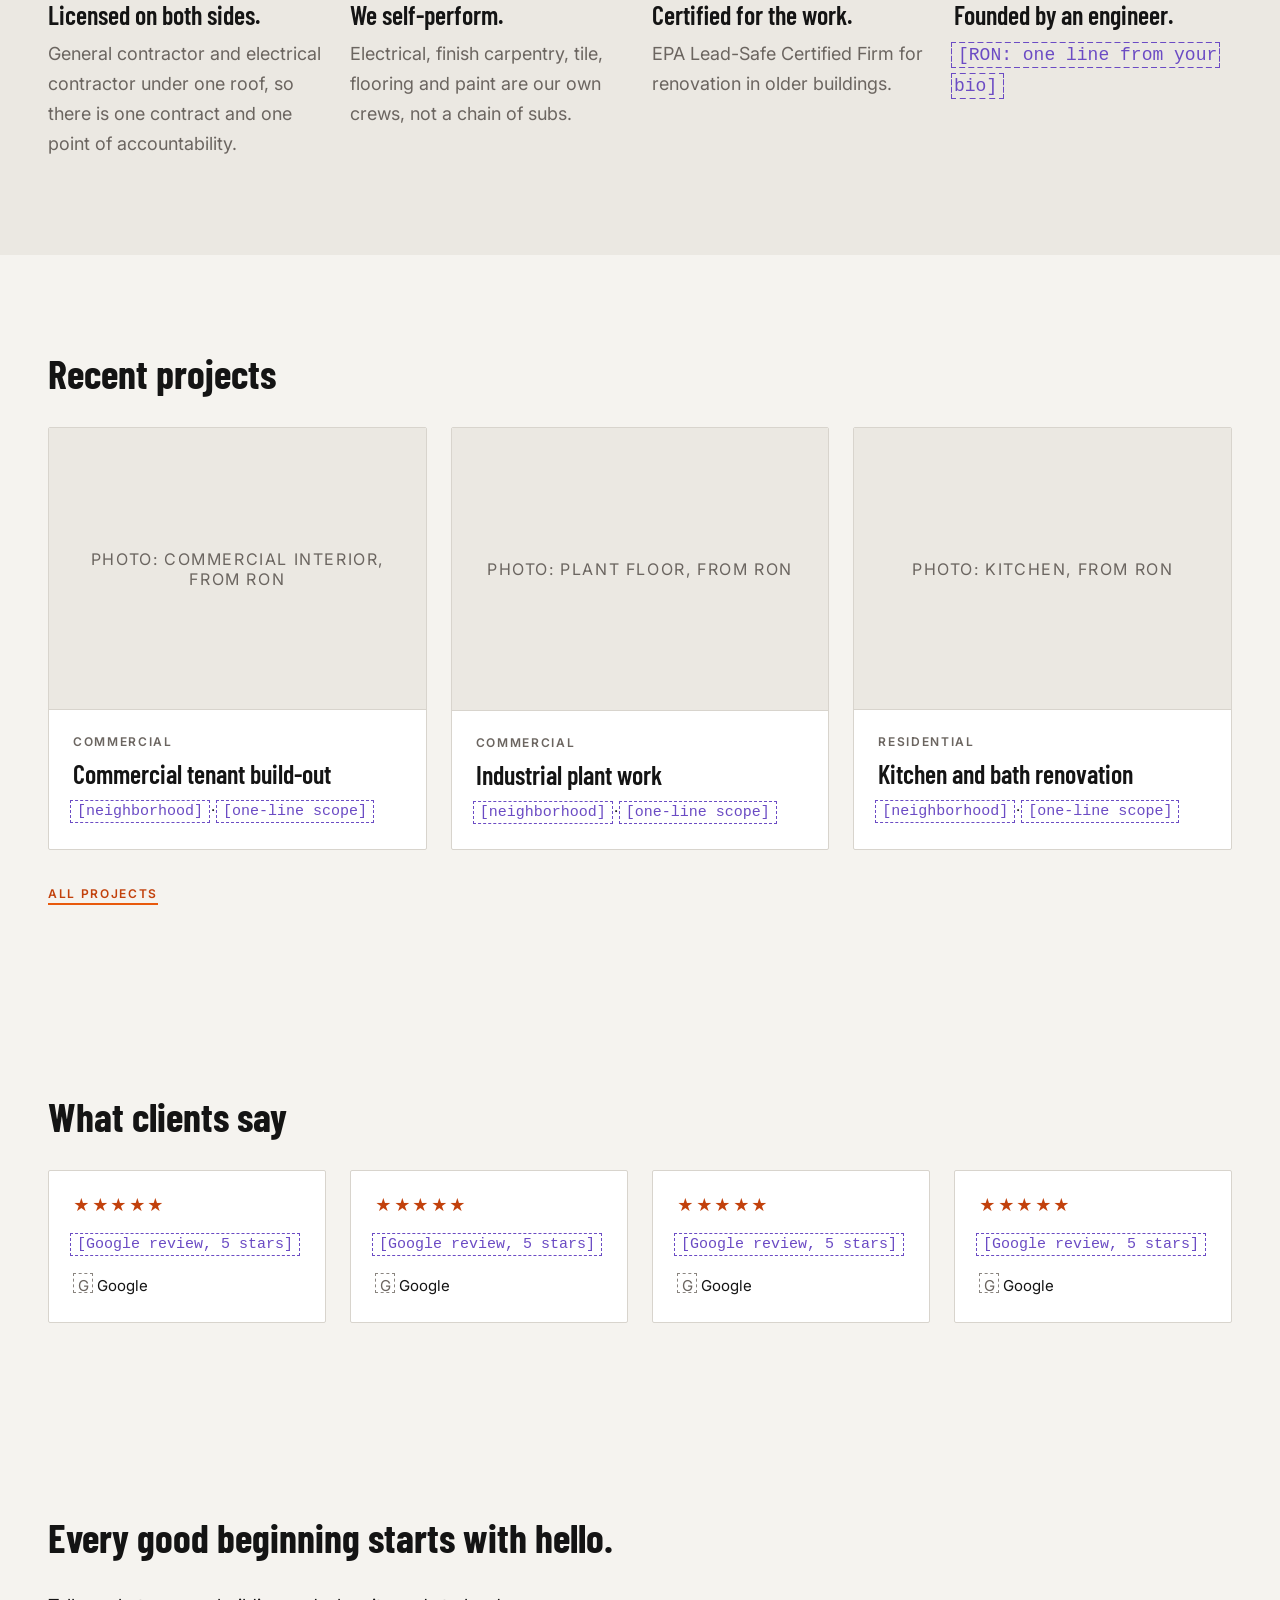
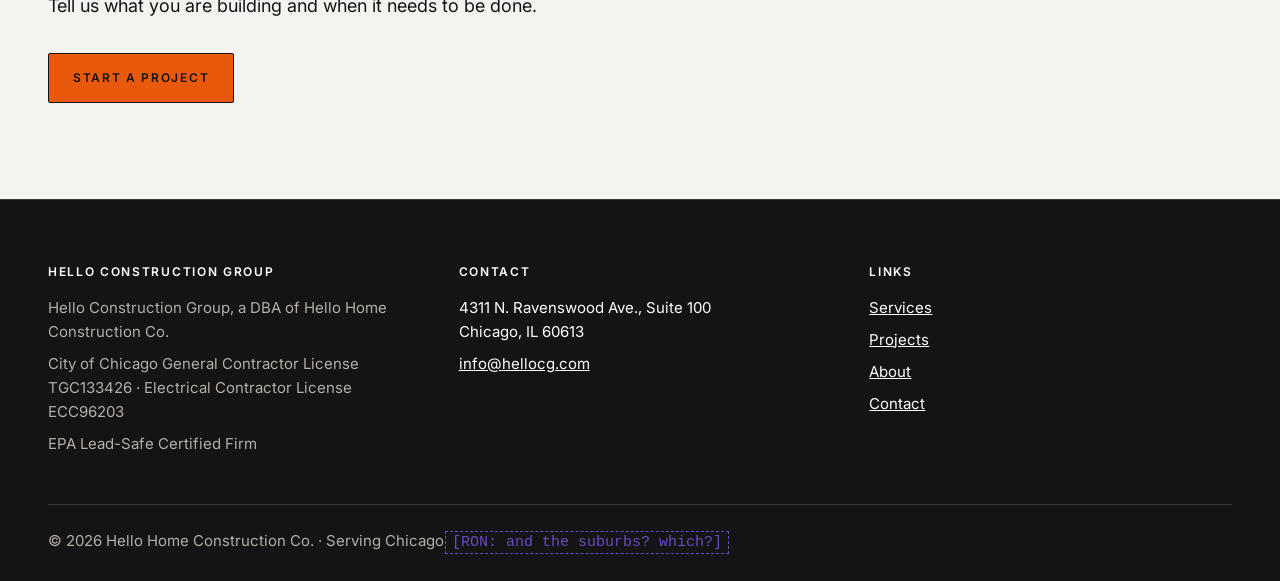
==== commit 006e329a: "American English: neighborhood, licenses, colors across pages, generator and design package Co-Autho" ====
--- a/index.html
+++ b/index.html
@@ -80,21 +80,21 @@
   <div class="project-card-body">
     <p class="t-label muted">Commercial</p>
     <h3 class="t-h3">Commercial tenant build-out</h3>
-    <p class="t-small"><span class="gap">[neighbourhood]</span> · <span class="gap">[one-line scope]</span></p>
+    <p class="t-small"><span class="gap">[neighborhood]</span> · <span class="gap">[one-line scope]</span></p>
   </div>
 </a><a class="project-card" href="project.html">
   <div class="photo "><span class="photo-label">PHOTO: plant floor, from Ron</span></div>
   <div class="project-card-body">
     <p class="t-label muted">Commercial</p>
     <h3 class="t-h3">Industrial plant work</h3>
-    <p class="t-small"><span class="gap">[neighbourhood]</span> · <span class="gap">[one-line scope]</span></p>
+    <p class="t-small"><span class="gap">[neighborhood]</span> · <span class="gap">[one-line scope]</span></p>
   </div>
 </a><a class="project-card" href="project.html">
   <div class="photo "><span class="photo-label">PHOTO: kitchen, from Ron</span></div>
   <div class="project-card-body">
     <p class="t-label muted">Residential</p>
     <h3 class="t-h3">Kitchen and bath renovation</h3>
-    <p class="t-small"><span class="gap">[neighbourhood]</span> · <span class="gap">[one-line scope]</span></p>
+    <p class="t-small"><span class="gap">[neighborhood]</span> · <span class="gap">[one-line scope]</span></p>
   </div>
 </a>
     </div>
--- a/styles/tokens.css
+++ b/styles/tokens.css
@@ -190,7 +190,7 @@
 [data-theme="b"] .reviews { display: none; }
 
 /* ---------- Direction A, Redmond (added 2026-09-27 after the client's reference sites) ----------
-   Direction A's structure with the restraint of redmondconstruction.com: white ground, dark grey
+   Direction A's structure with the restraint of redmondconstruction.com: white ground, dark gray
    type, one deep red accent used sparingly, a plain modern sans, and the headline below the hero
    photo rather than over it. Reviews block stays (Redmond carries one client quote). */
 [data-theme="a-red"] {
